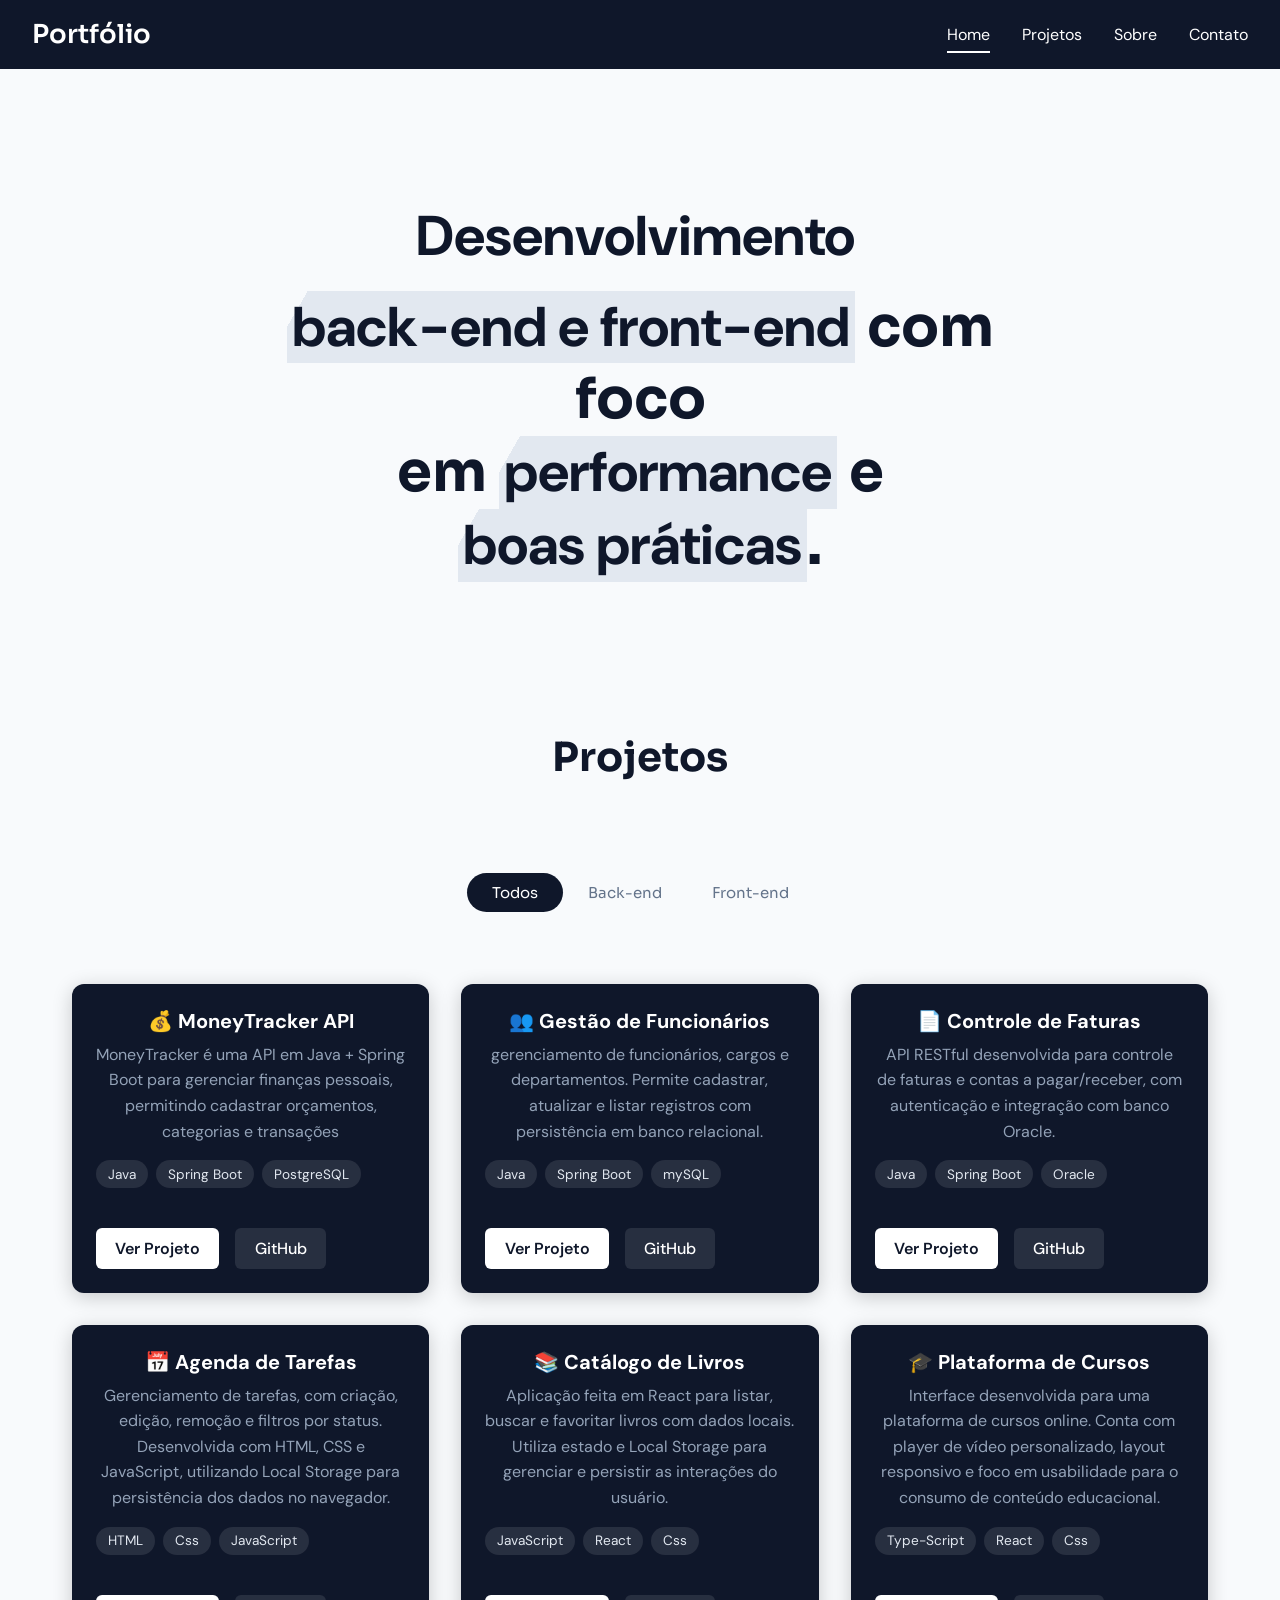
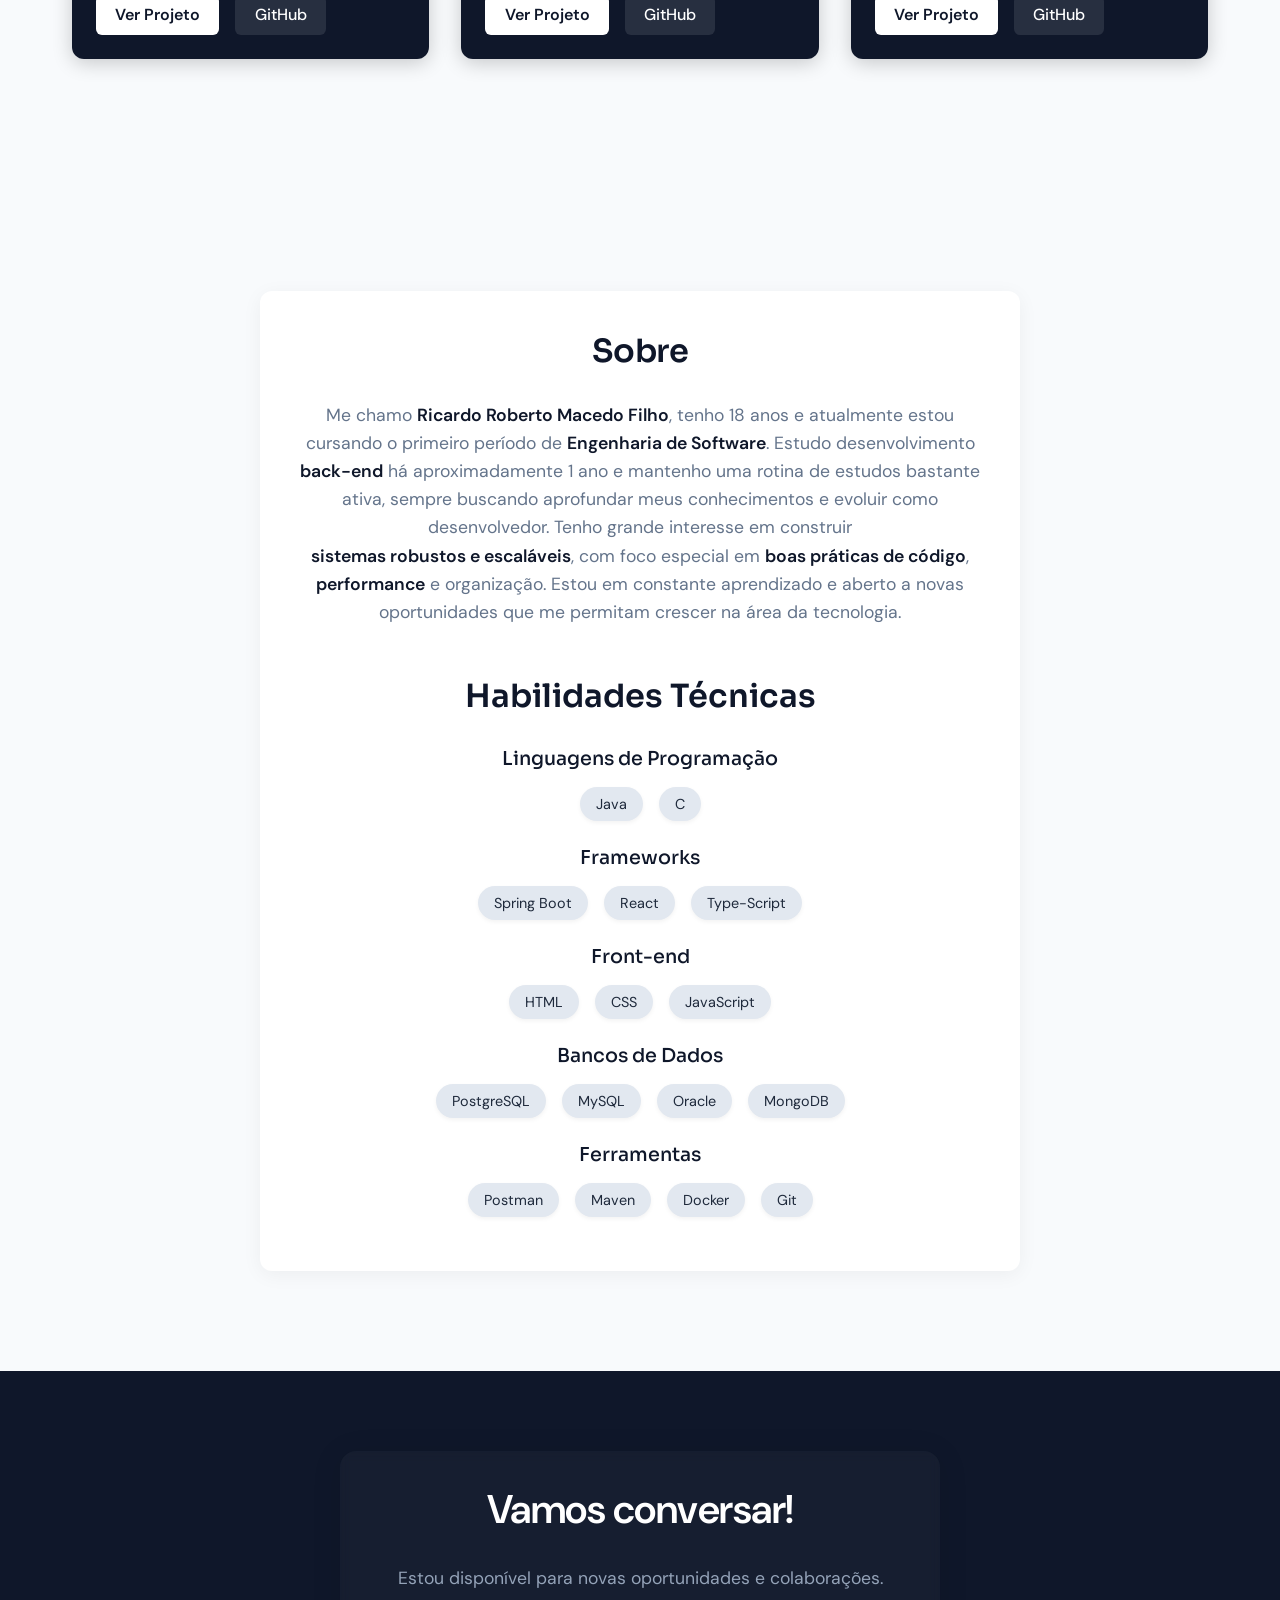
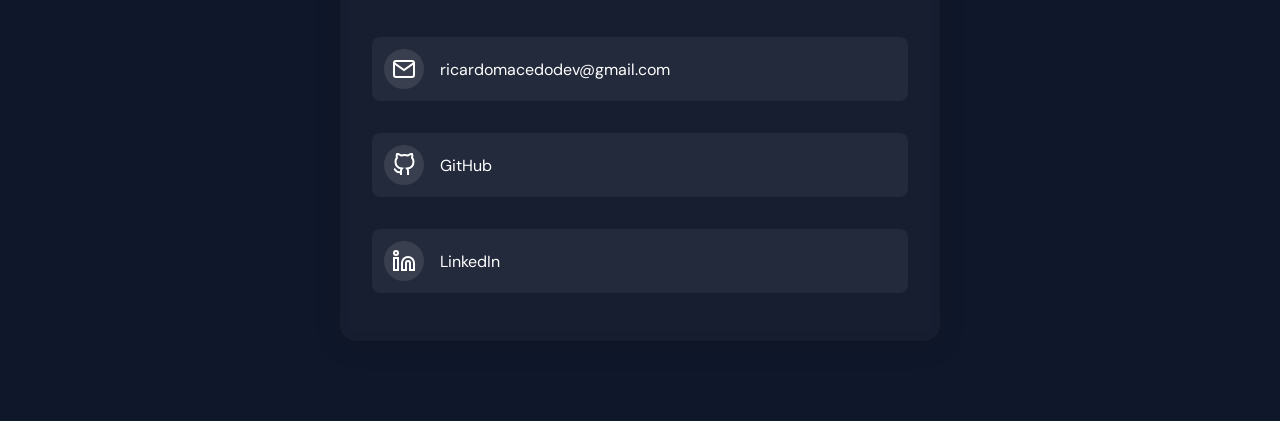
==== index.html @ 0ee4e69e "Projeto finalizado com todas identações e erros corrigidos" ====
<!DOCTYPE html>
<html lang="pt-br">
<head>
    <meta charset="UTF-8">
    <meta name="viewport" content="width=device-width, initial-scale=1.0">
    <title>Portfólio</title>
    <link rel="stylesheet" href="main/css/style.css">
    <script src="main/js/script.js"></script>
    <script src="main/js/nav.js"></script>
    <script src="main/js/projects.js"></script>


</head>
<body>
    <div class="overlay"></div>
    <nav class="main-nav">
        <div class="logo">Portfólio</div>
        <div class="menu-toggle">
            <span></span>
            <span></span>
            <span></span>
        </div>
        <div class="nav-links">
            <a href="#home" class="nav-link">Home</a>
            <a href="#projetos" class="nav-link">Projetos</a>
            <a href="#sobre" class="nav-link">Sobre</a>
            <a href="#contato" class="nav-link">Contato</a>
        </div>
    </nav>

    <section id="home" class="hero-section">
        <div class="hero-content">
            <h1>
                <span class="typing-text">Desenvolvimento</span><br>
                <span class="highlight">back-end e front-end</span> com foco<br>
                em <span class="highlight">performance</span> e<br>
                <span class="highlight">boas práticas</span>.
            </h1>
        </div>
    </section>

    <section id="projetos" class="projetos-section">
        <div class="container">
            <h2>Projetos</h2>
            
            <div class="projetos-filtro">
                <button class="filtro-btn active" data-filter="todos">Todos</button>
                <button class="filtro-btn" data-filter="web">Back-end</button>
                <button class="filtro-btn" data-filter="mobile">Front-end</button>
            </div>

            <div class="projetos-grid">
                <div class="projeto-card" data-category="web">
                    <div class="projeto-info">
                        <div>
                            <h3>💰 MoneyTracker API</h3>
                            <p>MoneyTracker é uma API em Java + Spring Boot para gerenciar finanças pessoais, permitindo cadastrar orçamentos, categorias e transações</p>
                            <div class="projeto-tech">
                                <span>Java</span>
                                <span>Spring Boot</span>
                                <span>PostgreSQL</span>
                            </div>
                        </div>
                        <div class="projeto-links">
                            <a href="https://maccedofilho.github.io/portfolio/main/html/MoneyTracker.html" class="btn-projeto" target="_blank">Ver Projeto</a>
                            <a href="https://github.com/MaccedoFilho/moneytracker" class="btn-github" target="_blank">GitHub</a>
                        </div>
                    </div>
                </div>

                <div class="projeto-card" data-category="web">
                    <div class="projeto-info">
                        <div>
                            <h3>👥 Gestão de Funcionários</h3>
                            <p>gerenciamento de funcionários, cargos e departamentos. Permite cadastrar, atualizar e listar registros com persistência em banco relacional.</p>
                            <div class="projeto-tech">
                                <span>Java</span>
                                <span>Spring Boot</span>
                                <span>mySQL</span>
                            </div>
                        </div>
                        <div class="projeto-links">
                            <a href="https://maccedofilho.github.io/portfolio/main/html/GestaoDeFuncionarios.html" class="btn-projeto" target="_blank">Ver Projeto</a>
                            <a href="https://github.com/MaccedoFilho" class="btn-github" target="_blank">GitHub</a>
                        </div>
                    </div>
                </div>

                <div class="projeto-card" data-category="web">
                    <div class="projeto-info">
                        <div>
                            <h3>📄 Controle de Faturas</h3>
                            <p>API RESTful desenvolvida para controle de faturas e contas a pagar/receber, com autenticação e integração com banco Oracle.</p>
                            <div class="projeto-tech">
                                <span>Java</span>
                                <span>Spring Boot</span>
                                <span>Oracle</span>
                            </div>
                        </div>
                        <div class="projeto-links">
                            <a href="https://maccedofilho.github.io/portfolio/main/html/ControleDeFaturas.html" class="btn-projeto" target="_blank">Ver Projeto</a>
                            <a href="https://github.com/MaccedoFilho" class="btn-github" target="_blank">GitHub</a>
                        </div>
                    </div>
                </div>

                <div class="projeto-card" data-category="mobile">
                    <div class="projeto-info">
                        <div>
                            <h3>📅 Agenda de Tarefas</h3>
                            <p>Gerenciamento de tarefas, com criação, edição, remoção e filtros por status. Desenvolvida com HTML, CSS e JavaScript, utilizando Local Storage para persistência dos dados no navegador.</p>
                            <div class="projeto-tech">
                                <span>HTML</span>
                                <span>Css</span>
                                <span>JavaScript</span>
                            </div>
                        </div>
                        <div class="projeto-links">
                            <a href="https://maccedofilho.github.io/Agenda-de-Tarefas/" class="btn-projeto" target="_blank">Ver Projeto</a>
                            <a href="https://github.com/MaccedoFilho" class="btn-github" target="_blank">GitHub</a>
                        </div>
                    </div>
                </div>

                <div class="projeto-card" data-category="mobile">
                    <div class="projeto-info">
                        <div>
                            <h3>📚 Catálogo de Livros</h3>
                            <p>Aplicação feita em React para listar, buscar e favoritar livros com dados locais. Utiliza estado e Local Storage para gerenciar e persistir as interações do usuário.</p>
                            <div class="projeto-tech">
                                <span>JavaScript</span>
                                <span>React</span>
                                <span>Css</span>
                            </div>
                        </div>
                        <div class="projeto-links">
                            <a href="https://maccedofilho.github.io/Biblioteca-Sapientia/" class="btn-projeto" target="_blank">Ver Projeto</a>
                            <a href="https://github.com/MaccedoFilho" class="btn-github" target="_blank">GitHub</a>
                        </div>
                    </div>
                </div>

                <div class="projeto-card" data-category="mobile">
                    <div class="projeto-info">
                        <div>
                            <h3>🎓 Plataforma de Cursos</h3>
                            <p>Interface desenvolvida para uma plataforma de cursos online. Conta com player de vídeo personalizado, layout responsivo e foco em usabilidade para o consumo de conteúdo educacional.</p>
                            <div class="projeto-tech">
                                <span>Type-Script</span>
                                <span>React</span>
                                <span>Css</span>
                            </div>
                        </div>
                        <div class="projeto-links">
                            <a href="https://maccedofilho.github.io/CodeMind/" class="btn-projeto" target="_blank">Ver Projeto</a>
                            <a href="https://github.com/MaccedoFilho" class="btn-github" target="_blank">GitHub</a>
                        </div>
                    </div>
                </div>
            </div>
        </div>
    </section>

    <section id="sobre" class="sobre-section">
        <div class="sobre-container">
            <div class="sobre-content">
                <h2>Sobre</h2>
                <p class="sobre-texto">
                    Me chamo <strong>Ricardo Roberto Macedo Filho</strong>, tenho 18 anos e atualmente estou cursando o primeiro período de <strong>Engenharia de Software</strong>. 
                    Estudo desenvolvimento <strong>back-end</strong> há aproximadamente 1 ano e mantenho uma rotina de estudos bastante ativa, sempre buscando aprofundar 
                    meus conhecimentos e evoluir como desenvolvedor. Tenho grande interesse em construir <strong>sistemas robustos e escaláveis</strong>, com foco especial 
                    em <strong>boas práticas de código</strong>, <strong>performance</strong> e organização. Estou em constante aprendizado e aberto a novas oportunidades que me permitam 
                    crescer na área da tecnologia.
                </p>
                <div class="skills-container">
                    <h3>Habilidades Técnicas</h3>
                    <div class="skills-grid">
                        <div class="skill-category">
                            <h4>Linguagens de Programação</h4>
                            <div class="skill-tags">
                                <span>Java</span>
                                <span>C</span>
                            </div>
                        </div>
                        <div class="skill-category">
                            <h4>Frameworks</h4>
                            <div class="skill-tags">
                                <span>Spring Boot</span>
                                <span>React</span>
                                <span>Type-Script</span>
                            </div>
                        </div>
                        <div class="skill-category">
                            <h4>Front-end</h4>
                            <div class="skill-tags">
                                <span>HTML</span>
                                <span>CSS</span>
                                <span>JavaScript</span>
                            </div>
                        </div>
                        <div class="skill-category">
                            <h4>Bancos de Dados</h4>
                            <div class="skill-tags">
                                <span>PostgreSQL</span>
                                <span>MySQL</span>
                                <span>Oracle</span>
                                <span>MongoDB</span>
                            </div>
                        </div>
                        <div class="skill-category">
                            <h4>Ferramentas</h4>
                            <div class="skill-tags">
                                <span>Postman</span>
                                <span>Maven</span>
                                <span>Docker</span>
                                <span>Git</span>
                            </div>
                        </div>
                    </div>
                </div>
            </div>
        </div>
    </section>

    <section id="contato" class="contato-section">
        <div class="container">
            <div class="contato-grid">
                <div class="contato-info">
                    <div class="contato-header">
                        <h2 class="clean-title">Vamos conversar!</h2>
                        <p>Estou disponível para novas oportunidades e colaborações.</p>
                    </div>
                    
                    <div class="contato-links">
                        <a href="mailto:ricardomacedodev@gmail.com" class="contato-item email-link">
                            <div class="icon-wrapper">
                                <svg xmlns="http://www.w3.org/2000/svg" width="24" height="24" viewBox="0 0 24 24" fill="none" stroke="currentColor" stroke-width="2">
                                    <path d="M4 4h16c1.1 0 2 .9 2 2v12c0 1.1-.9 2-2 2H4c-1.1 0-2-.9-2-2V6c0-1.1.9-2 2-2z"></path>
                                    <polyline points="22,6 12,13 2,6"></polyline>
                                </svg>
                            </div>
                            <span>ricardomacedodev@gmail.com</span>
                        </a>
                        
                        <a href="https://github.com/MaccedoFilho" target="_blank" class="contato-item github-link">
                            <div class="icon-wrapper">
                                <svg xmlns="http://www.w3.org/2000/svg" width="24" height="24" viewBox="0 0 24 24" fill="none" stroke="currentColor" stroke-width="2">
                                    <path d="M9 19c-5 1.5-5-2.5-7-3m14 6v-3.87a3.37 3.37 0 0 0-.94-2.61c3.14-.35 6.44-1.54 6.44-7A5.44 5.44 0 0 0 20 4.77 5.07 5.07 0 0 0 19.91 1S18.73.65 16 2.48a13.38 13.38 0 0 0-7 0C6.27.65 5.09 1 5.09 1A5.07 5.07 0 0 0 5 4.77a5.44 5.44 0 0 0-1.5 3.78c0 5.42 3.3 6.61 6.44 7A3.37 3.37 0 0 0 9 18.13V22"></path>
                                </svg>
                            </div>
                            <span>GitHub</span>
                        </a>

                        <a href="https://www.linkedin.com/in/ricardomacedofilho/" target="_blank" class="contato-item linkedin-link">
                            <div class="icon-wrapper">
                                <svg xmlns="http://www.w3.org/2000/svg" width="24" height="24" viewBox="0 0 24 24" fill="none" stroke="currentColor" stroke-width="2">
                                    <path d="M16 8a6 6 0 0 1 6 6v7h-4v-7a2 2 0 0 0-2-2 2 2 0 0 0-2 2v7h-4v-7a6 6 0 0 1 6-6z"></path>
                                    <rect x="2" y="9" width="4" height="12"></rect>
                                    <circle cx="4" cy="4" r="2"></circle>
                                </svg>
                            </div>
                            <span>LinkedIn</span>
                        </a>
                    </div>
                </div>
            </div>
        </div>
    </section>
    <script src="main/js/nav.js"></script>
    <script src="main/js/script.js"></script>
    <script src="main/js/projects.js"></script>
    <script>
        // Menu mobile
        const menuToggle = document.querySelector('.menu-toggle');
        const navLinks = document.querySelector('.nav-links');
        const overlay = document.querySelector('.overlay');
        const navLinkItems = document.querySelectorAll('.nav-link');
        
        menuToggle.addEventListener('click', () => {
            menuToggle.classList.toggle('active');
            navLinks.classList.toggle('active');
            overlay.classList.toggle('active');
            document.body.classList.toggle('no-scroll');
        });
        
        overlay.addEventListener('click', () => {
            menuToggle.classList.remove('active');
            navLinks.classList.remove('active');
            overlay.classList.remove('active');
            document.body.classList.remove('no-scroll');
        });
        
        navLinkItems.forEach(link => {
            link.addEventListener('click', () => {
                menuToggle.classList.remove('active');
                navLinks.classList.remove('active');
                overlay.classList.remove('active');
                document.body.classList.remove('no-scroll');
            });
        });
    </script>
</body>
</html>
---- main/css/style.css ----
@import url('https://fonts.googleapis.com/css2?family=Sora:wght@300;400;500;600;700&display=swap');
@import url('https://fonts.googleapis.com/css2?family=DM+Sans:wght@400;500;700&display=swap');

:root {
    --font-heading: 'Sora', sans-serif;
    --font-body: 'DM Sans', sans-serif;
    --primary-color: #0F172A;
    --text-dark: #1E293B;
    --text-light: #64748B;
    --accent-light: #E2E8F0;
    --white: #FFFFFF;
    --accent-color: #1E3A8A;
}

html {
    scroll-behavior: smooth;
}

* {
    margin: 0;
    padding: 0;
    box-sizing: border-box;
    font-family: var(--font-body);
}

body {
    background-color: #F8FAFC;
    min-height: 100vh;
}

body.no-scroll {
    overflow: hidden;
}

.main-nav {
    position: fixed;
    top: 0;
    left: 0;
    right: 0;
    padding: 1rem 2rem;
    background-color: #0f172a;
    display: flex;
    justify-content: space-between;
    align-items: center;
    z-index: 1000;
}

.logo {
    font-family: var(--font-heading);
    font-size: 26px;
    font-weight: 600;
    color: var(--white);
    position: relative;
    transition: all 0.3s ease;
    margin-right: 50px;
}

.logo:hover {
    transform: translateY(-2px);
    text-shadow: 0 2px 10px rgba(255, 255, 255, 0.2);
}

.menu-toggle {
    display: none;
    flex-direction: column;
    justify-content: space-between;
    width: 30px;
    height: 21px;
    cursor: pointer;
}

.menu-toggle span {
    display: block;
    height: 3px;
    width: 100%;
    background-color: white;
    border-radius: 3px;
    transition: all 0.3s ease;
}

.nav-links {
    display: flex;
    gap: 2rem;
}

.nav-link {
    color: #fff;
    text-decoration: none;
    padding: 0.5rem 0;
    position: relative;
    font-size: 1rem;
}

.nav-link::after {
    content: '';
    position: absolute;
    bottom: 0;
    left: 0;
    width: 100%;
    height: 2px;
    background-color: #ffffff;
    transform: scaleX(0);
    transition: transform 0.3s ease;
}

.nav-link:hover::after,
.nav-link.active::after {
    transform: scaleX(1);
}

.hero-section {
    padding-top: 180px;
    display: flex;
    justify-content: center;
    align-items: center;
    text-align: center;
}

.hero-content {
    max-width: 800px;
    padding: 20px;
}

.typing-text {
    display: inline-block;
    overflow: hidden;
    white-space: nowrap;
    margin-right: 10px;
}

.highlight {
    position: relative;
    display: inline-block;
    color: var(--primary-color);
    background: linear-gradient(120deg, transparent 0%, transparent 50%, var(--accent-light) 50%, var(--accent-light) 100%);
    background-size: 200% 100%;
    background-position: 100% 0;
    transition: all 0.6s ease;
    padding: 0 5px;
}

.highlight:hover {
    background-position: 0 0;
    transform: translateY(-2px);
}

h1 {
    font-family: var(--font-heading);
    font-size: 56px;
    line-height: 1.3;
    color: var(--primary-color);
    margin-bottom: 30px;
    transition: all 0.3s ease;
}

h1:hover {
    transform: scale(1.02);
}

.projetos-section {
    padding: 100px 0;
    background-color: #f8fafc;
    text-align: center;
}

.container {
    max-width: 1200px;
    margin: 0 auto;
    padding: 0 2rem;
}

.projetos-section h2 {
    font-family: var(--font-heading);
    font-size: 2.5rem;
    margin-bottom: 50px;
    text-align: center;
    color: var(--primary-color);
    position: relative;
    display: inline-block;
    padding: 0 20px;
    transition: all 0.3s ease;
}

.projetos-section h2:hover {
    transform: translateY(-2px);
    text-shadow: 2px 2px 4px rgba(0,0,0,0.1);
}

.projetos-filtro {
    display: flex;
    justify-content: center;
    margin: 40px 0;
}

.filtro-btn {
    padding: 10px 25px;
    border: none;
    border-radius: 30px;
    font-family: var(--font-heading);
    font-size: 15px;
    cursor: pointer;
    transition: all 0.3s ease;
    background-color: transparent;
    color: #64748B;
}

.filtro-btn.active {
    background-color: #0F172A !important;
    color: #ffffff !important;
}

.filtro-btn:hover:not(.active) {
    background-color: rgba(15, 23, 42, 0.1);
}

.projetos-grid {
    display: grid;
    grid-template-columns: repeat(auto-fit, minmax(300px, 1fr));
    gap: 2rem;
    padding: 2rem 0;
}

.projeto-card {
    background-color: var(--primary-color);
    border-radius: 12px;
    overflow: hidden;
    box-shadow: 0 4px 20px rgba(0,0,0,0.2);
    transition: all 0.4s cubic-bezier(0.175, 0.885, 0.32, 1.275);
    position: relative;
    cursor: pointer;
}

.projeto-card:hover {
    transform: translateY(-15px);
    box-shadow: 0 12px 30px rgba(0,0,0,0.3);
}

.projeto-card::before {
    content: '';
    position: absolute;
    top: 0;
    left: 0;
    width: 100%;
    height: 100%;
    background: linear-gradient(45deg, rgba(255, 255, 255, 0.05), rgba(255, 255, 255, 0.1));
    opacity: 0;
    transition: opacity 0.3s ease;
}

.projeto-card:hover::before {
    opacity: 1;
}

.projeto-imagem {
    position: relative;
    overflow: hidden;
    height: 200px;
    background-color: var(--primary-color);
    display: flex;
    align-items: center;
    justify-content: center;
    color: #fff;
}

.projeto-info {
    padding: 1.5rem;
    display: flex;
    flex-direction: column;
    gap: 1rem;
    position: relative;
}

.projeto-info h3 {
    font-size: 1.25rem;
    color: var(--white);
    margin-bottom: 0.5rem;
    transition: color 0.3s ease;
}

.projeto-info p {
    color: #94A3B8;
    line-height: 1.6;
}

.projeto-card:hover .projeto-info h3 {
    color: #ffffff;
    text-shadow: 0 2px 10px rgba(255, 255, 255, 0.2);
}

.projeto-tech {
    display: flex;
    gap: 0.5rem;
    flex-wrap: wrap;
    margin-top: 1rem;
}

.projeto-tech span {
    padding: 0.35rem 0.75rem;
    background: rgba(255, 255, 255, 0.1);
    border-radius: 20px;
    font-size: 0.85rem;
    color: #E2E8F0;
    transition: all 0.3s ease;
}

.projeto-card:hover .projeto-tech span {
    background: rgba(255, 255, 255, 0.15);
    transform: translateY(-2px);
    box-shadow: 0 4px 12px rgba(0, 0, 0, 0.2);
}

.projeto-links {
    display: flex;
    gap: 1rem;
    margin-top: 1.5rem;
}

.btn-projeto, .btn-github {
    padding: 0.6rem 1.2rem;
    border-radius: 6px;
    font-weight: 500;
    transition: all 0.3s ease;
    text-decoration: none;
    display: inline-block;
}

.btn-projeto {
    background: #ffffff;
    color: var(--primary-color);
    font-weight: 600;
}

.btn-github {
    background: rgba(255, 255, 255, 0.1);
    color: #ffffff;
}

.btn-projeto:hover, .btn-github:hover {
    transform: translateY(-2px);
    box-shadow: 0 4px 12px rgba(0, 0, 0, 0.2);
}

.btn-projeto:hover {
    background: #E2E8F0;
}

.btn-github:hover {
    background: rgba(255, 255, 255, 0.2);
}

.sobre-section {
    padding: 100px 0;
    background-color: #f8fafc;
    display: flex;
    justify-content: center;
    align-items: center;
}

.sobre-container {
    max-width: 800px;
    margin: 0 auto;
    padding: 0 20px;
    width: 100%;
    display: flex;
    justify-content: center;
}

.sobre-content {
    background: white;
    padding: 40px;
    border-radius: 12px;
    box-shadow: 0 4px 20px rgba(0,0,0,0.05);
    width: 100%;
    display: flex;
    flex-direction: column;
    align-items: center;
}

.sobre-content h2 {
    font-family: var(--font-heading);
    font-size: 2rem;
    color: var(--primary-color);
    margin-bottom: 30px;
    text-align: center;
    font-weight: 600;
    letter-spacing: -0.5px;
    position: relative;
    display: inline-block;
    margin-left: auto;
    margin-right: auto;
    transition: all 0.3s ease;
}

.sobre-content h2::after {
    content: '';
    position: absolute;
    width: 0;
    height: 3px;
    bottom: -5px;
    left: 50%;
    background: linear-gradient(90deg, var(--primary-color), var(--accent-color));
    transform: translateX(-50%);
    transition: width 0.3s ease;
}

.sobre-content h2:hover {
    transform: translateY(-2px);
}

.sobre-content h2:hover::after {
    width: 60%;
}

.sobre-texto {
    font-size: 1.1rem;
    line-height: 1.6;
    color: var(--text-light);
    margin-bottom: 40px;
    text-align: center;
    position: relative;
    transition: all 0.3s ease;
}

.sobre-texto strong {
    color: var(--primary-color);
    font-weight: 600;
    position: relative;
    display: inline-block;
    transition: all 0.3s ease;
}

.sobre-texto strong::after {
    content: '';
    position: absolute;
    width: 100%;
    height: 2px;
    bottom: -2px;
    left: 0;
    background-color: var(--accent-color);
    transform: scaleX(0);
    transform-origin: right;
    transition: transform 0.3s ease;
}

.sobre-texto strong:hover {
    transform: translateY(-2px);
    color: #1E3A8A;
}

.sobre-texto strong:hover::after {
    transform: scaleX(1);
    transform-origin: left;
}

.skills-container {
    text-align: center;
    max-width: 700px;
    margin: 0 auto;
    padding: 10px;
}

.skills-container h3 {
    font-family: var(--font-heading);
    font-size: 2rem;
    color: var(--primary-color);
    margin-bottom: 30px;
    font-weight: 600;
    position: relative;
    transition: all 0.3s ease;
}

.skills-container h3::after {
    content: '';
    position: absolute;
    width: 0;
    height: 3px;
    bottom: -8px;
    left: 50%;
    background: linear-gradient(90deg, var(--primary-color), var(--accent-color));
    transform: translateX(-50%);
    transition: width 0.3s ease;
}

.skills-container h3:hover {
    transform: translateY(-2px);
}

.skills-container h3:hover::after {
    width: 120px;
}

.skills-grid {
    display: flex;
    flex-direction: column;
    align-items: center;
    gap: 20px;
    margin-top: 20px;
}

.skill-category {
    width: 100%;
    max-width: 500px;
    transition: all 0.3s ease;
}

.skill-category:hover {
    transform: translateX(5px);
}

.skill-category h4 {
    font-family: var(--font-heading);
    font-size: 1.2rem;
    color: var(--primary-color);
    margin-bottom: 12px;
    font-weight: 500;
    transition: all 0.3s ease;
    position: relative;
    display: inline-block;
}

.skill-category h4::after {
    content: '';
    position: absolute;
    width: 0;
    height: 2px;
    bottom: -4px;
    left: 0;
    background-color: var(--accent-color);
    transition: width 0.3s ease;
}

.skill-category h4:hover {
    color: var(--accent-color);
}

.skill-category h4:hover::after {
    width: 100%;
}

.skill-tags {
    display: flex;
    flex-wrap: wrap;
    gap: 8px;
    justify-content: center;
}

.skill-tags span {
    background-color: var(--accent-light);
    color: var(--text-dark);
    padding: 8px 16px;
    border-radius: 20px;
    font-size: 0.9rem;
    transition: all 0.3s ease;
    position: relative;
    overflow: hidden;
    display: inline-block;
    margin: 4px;
    box-shadow: 0 2px 4px rgba(0, 0, 0, 0.05);
}

.skill-tags span:hover {
    background-color: var(--primary-color);
    color: var(--white);
    transform: translateY(-3px);
    box-shadow: 0 6px 12px rgba(0, 0, 0, 0.1);
}

.skill-category:nth-child(1) .skill-tags span:hover {
    background-color: #2563eb; 
}

.skill-category:nth-child(2) .skill-tags span:hover {
    background-color: #7c3aed; 
}

.skill-category:nth-child(3) .skill-tags span:hover {
    background-color: #f59e0b; 
}

.skill-category:nth-child(4) .skill-tags span:hover {
    background-color: #10b981; 
}

.skill-category:nth-child(5) .skill-tags span:hover {
    background-color: #ef4444; 
}

.contato-section {
    padding: 5rem 0;
    background-color: #0f172a;
}

.contato-info {
    max-width: 600px;
    margin: 0 auto;
    padding: 2rem;
    background: rgba(255, 255, 255, 0.03);
    border-radius: 16px;
    backdrop-filter: blur(5px);
    box-shadow: 0 4px 30px rgba(0, 0, 0, 0.1);
}

.contato-header {
    text-align: center;
    margin-bottom: 3rem;
}

.clean-title {
    font-size: 2.5rem;
    color: #fff;
    position: relative;
    margin-bottom: 1.5rem;
    font-weight: 600;
    letter-spacing: -0.5px;
    display: inline-block;
    animation: fadeIn 1.5s ease;
    transition: transform 0.3s ease, text-shadow 0.3s ease;
}

.clean-title:hover {
    transform: translateY(-3px);
    text-shadow: 0 0 15px rgba(125, 211, 252, 0.5);
    cursor: pointer;
}

@keyframes fadeIn {
    from { opacity: 0; }
    to { opacity: 1; }
}

.contato-header p {
    color: #94a3b8;
    margin-top: 0.5rem;
    font-size: 1.1rem;
    animation: fadeIn 1.5s ease;
    transition: transform 0.3s ease;
}

.contato-header p:hover {
    transform: translateY(-2px);
    color: #cbd5e1;
}

.contato-links {
    display: flex;
    flex-direction: column;
    gap: 1rem;
}

.contato-item {
    display: flex;
    align-items: center;
    gap: 1rem;
    color: #fff;
    text-decoration: none;
    padding: 0.75rem;
    border-radius: 8px;
    transition: all 0.4s cubic-bezier(0.175, 0.885, 0.32, 1.275);
    background: rgba(255, 255, 255, 0.05);
    position: relative;
    overflow: hidden;
    margin-bottom: 1rem;
}

.contato-item::before {
    content: '';
    position: absolute;
    top: -100%;
    left: 0;
    width: 100%;
    height: 100%;
    background: linear-gradient(
        rgba(255, 255, 255, 0.1) 0%,
        rgba(255, 255, 255, 0.05) 60%,
        rgba(255, 255, 255, 0) 100%
    );
    transition: all 0.4s ease;
}

.contato-item:hover {
    transform: translateY(-5px) scale(1.02);
    box-shadow: 0 10px 25px rgba(0, 0, 0, 0.3);
}

.contato-item:hover::before {
    top: 0;
}

.icon-wrapper {
    display: flex;
    align-items: center;
    justify-content: center;
    width: 40px;
    height: 40px;
    border-radius: 50%;
    background: rgba(255, 255, 255, 0.1);
    transition: all 0.5s ease;
}

.contato-item:hover .icon-wrapper {
    background: rgba(79, 142, 247, 0.8);
    transform: scale(1.2);
}

.email-link:hover .icon-wrapper {
    background: rgba(234, 67, 53, 0.7);
}

.github-link:hover .icon-wrapper {
    background: rgba(36, 41, 46, 0.7); 
}

.linkedin-link:hover .icon-wrapper {
    background: rgba(0, 119, 181, 0.7); 
}

img {
    max-width: 100%;
    height: auto;
}

@media (max-width: 1024px) {
    .projetos-grid {
        grid-template-columns: repeat(2, 1fr);
    }
    
    h1 {
        font-size: 48px;
    }
    
    .hero-content {
        max-width: 700px;
    }
    
    .skills-grid {
        grid-template-columns: repeat(2, 1fr);
    }
}

@media (max-width: 768px) {
    .main-nav {
        padding: 1rem;
    }
    
    .nav-links {
        gap: 15px;
    }
    
    .nav-links a {
        font-size: 14px;
    }

    .hero-section {
        padding-top: 140px;
    }
    
    h1 {
        font-size: 40px;
        line-height: 1.2;
    }
    
    .projetos-grid {
        grid-template-columns: 1fr;
        gap: 1.5rem;
    }

    .projetos-filtro {
        flex-wrap: wrap;
        gap: 10px;
    }
    
    .filtro-btn {
        padding: 8px 20px;
        font-size: 14px;
    }
    
    .sobre-section {
        padding: 60px 0 40px;
    }

    .sobre-content {
        padding: 20px;
    }

    .sobre-texto {
        font-size: 16px;
        line-height: 1.5;
    }

    .skills-container h3 {
        font-size: 20px;
    }
    
    .skills-grid {
        grid-template-columns: 1fr;
        gap: 1.5rem;
    }
    
    .contato-info {
        padding: 1.5rem;
    }
    
    .clean-title {
        font-size: 2rem;
    }
    
    .contato-links {
        flex-direction: column;
    }
    
    .container {
        padding: 0 1.5rem;
    }

    .projeto-info {
        gap: 0.8rem;
    }
    
    .projeto-info p {
        font-size: 0.9rem;
        margin-bottom: 0.5rem;
    }
    
    .projeto-tech span {
        font-size: 0.8rem;
        padding: 0.3rem 0.7rem;
    }
    
    .btn-projeto, .btn-github {
        padding: 0.5rem 1rem;
        font-size: 0.9rem;
    }
}

@media (max-width: 600px) {
    .main-nav {
        flex-direction: row;
        padding: 1rem 1.5rem;
    }
    
    .logo {
        margin-right: 0;
        font-size: 22px;
    }
    
    .menu-toggle {
        display: flex;
        z-index: 1001;
    }
    
    .nav-links {
        position: fixed;
        top: 0;
        right: -100%;
        width: 70%;
        height: 100vh;
        background-color: #a3a3a3;
        flex-direction: column;
        justify-content: center;
        align-items: center;
        transition: right 0.3s ease;
        z-index: 1000;
        gap: 30px;
        padding: 4rem 0;
    }
    
    .nav-links.active {
        right: 0;
    }
    
    .menu-toggle.active span:nth-child(1) {
        transform: translateY(9px) rotate(45deg);
    }
    
    .menu-toggle.active span:nth-child(2) {
        opacity: 0;
    }
    
    .menu-toggle.active span:nth-child(3) {
        transform: translateY(-9px) rotate(-45deg);
    }
    
    .overlay {
        display: none;
        position: fixed;
        top: 0;
        left: 0;
        width: 100%;
        height: 100%;
        background-color: rgba(0, 0, 0, 0.7);
        z-index: 999;
    }
    
    .overlay.active {
        display: block;
    }
    
    .nav-link {
        font-size: 1.1rem;
        padding: 0.5rem 0;
    }
    
    h1 {
        font-size: 32px;
    }
    
    .highlight {
        padding: 0 3px;
    }
    
    .projetos-section h2, 
    .sobre-content h2 {
        font-size: 2rem;
    }
    
    .projetos-section {
        padding: 60px 0;
    }
    
    .projeto-card {
        padding: 0;
    }
    
    .projeto-info h3 {
        font-size: 1.2rem;
    }
    
    .projeto-tech span {
        font-size: 0.75rem;
        padding: 0.25rem 0.6rem;
    }
    
    .btn-projeto, .btn-github {
        padding: 0.5rem 0.8rem;
        font-size: 0.85rem;
    }
    
    .skill-category h4 {
        font-size: 1rem;
    }
    
    .skill-tags span {
        font-size: 0.8rem;
        padding: 5px 10px;
        margin: 3px;
    }
    
    .contato-item {
        padding: 12px 15px;
    }
    
    .contato-item span {
        font-size: 0.9rem;
    }
}

@media (max-width: 400px) {
    .hero-section {
        padding-top: 120px;
    }
    
    h1 {
        font-size: 28px;
    }
    
    .projetos-section h2,
    .sobre-content h2 {
        font-size: 1.8rem;
    }
    
    .nav-links {
        flex-wrap: wrap;
        justify-content: center;
    }
    
    .projetos-filtro {
        gap: 5px;
    }
    
    .filtro-btn {
        padding: 6px 15px;
        font-size: 0.8rem;
    }
    
    .contato-header p {
        font-size: 0.9rem;
    }
    
    .projeto-info h3 {
        font-size: 1.1rem;
    }
    
    .projeto-tech span {
        font-size: 0.7rem;
        padding: 0.2rem 0.5rem;
    }
    
    .projeto-links {
        gap: 0.5rem;
    }
    
    .btn-projeto, .btn-github {
        padding: 0.4rem 0.7rem;
        font-size: 0.8rem;
    }
}
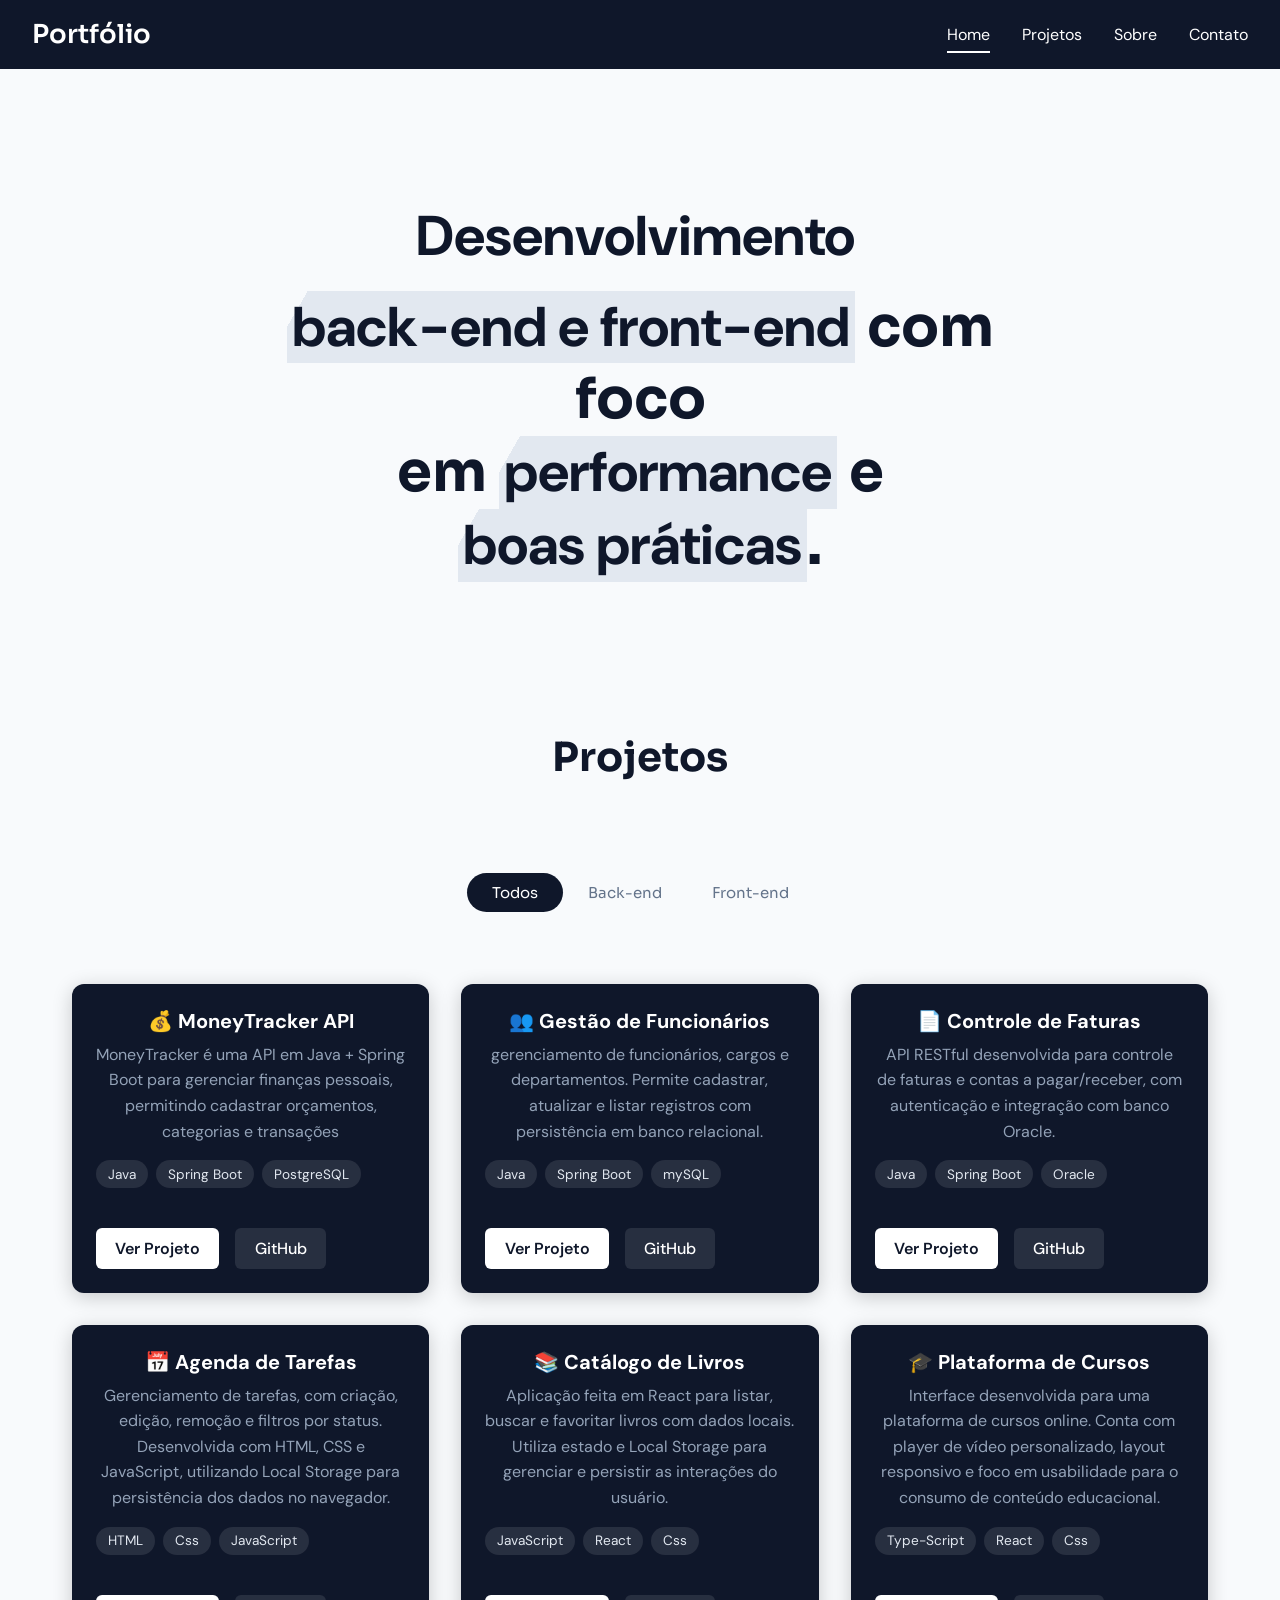
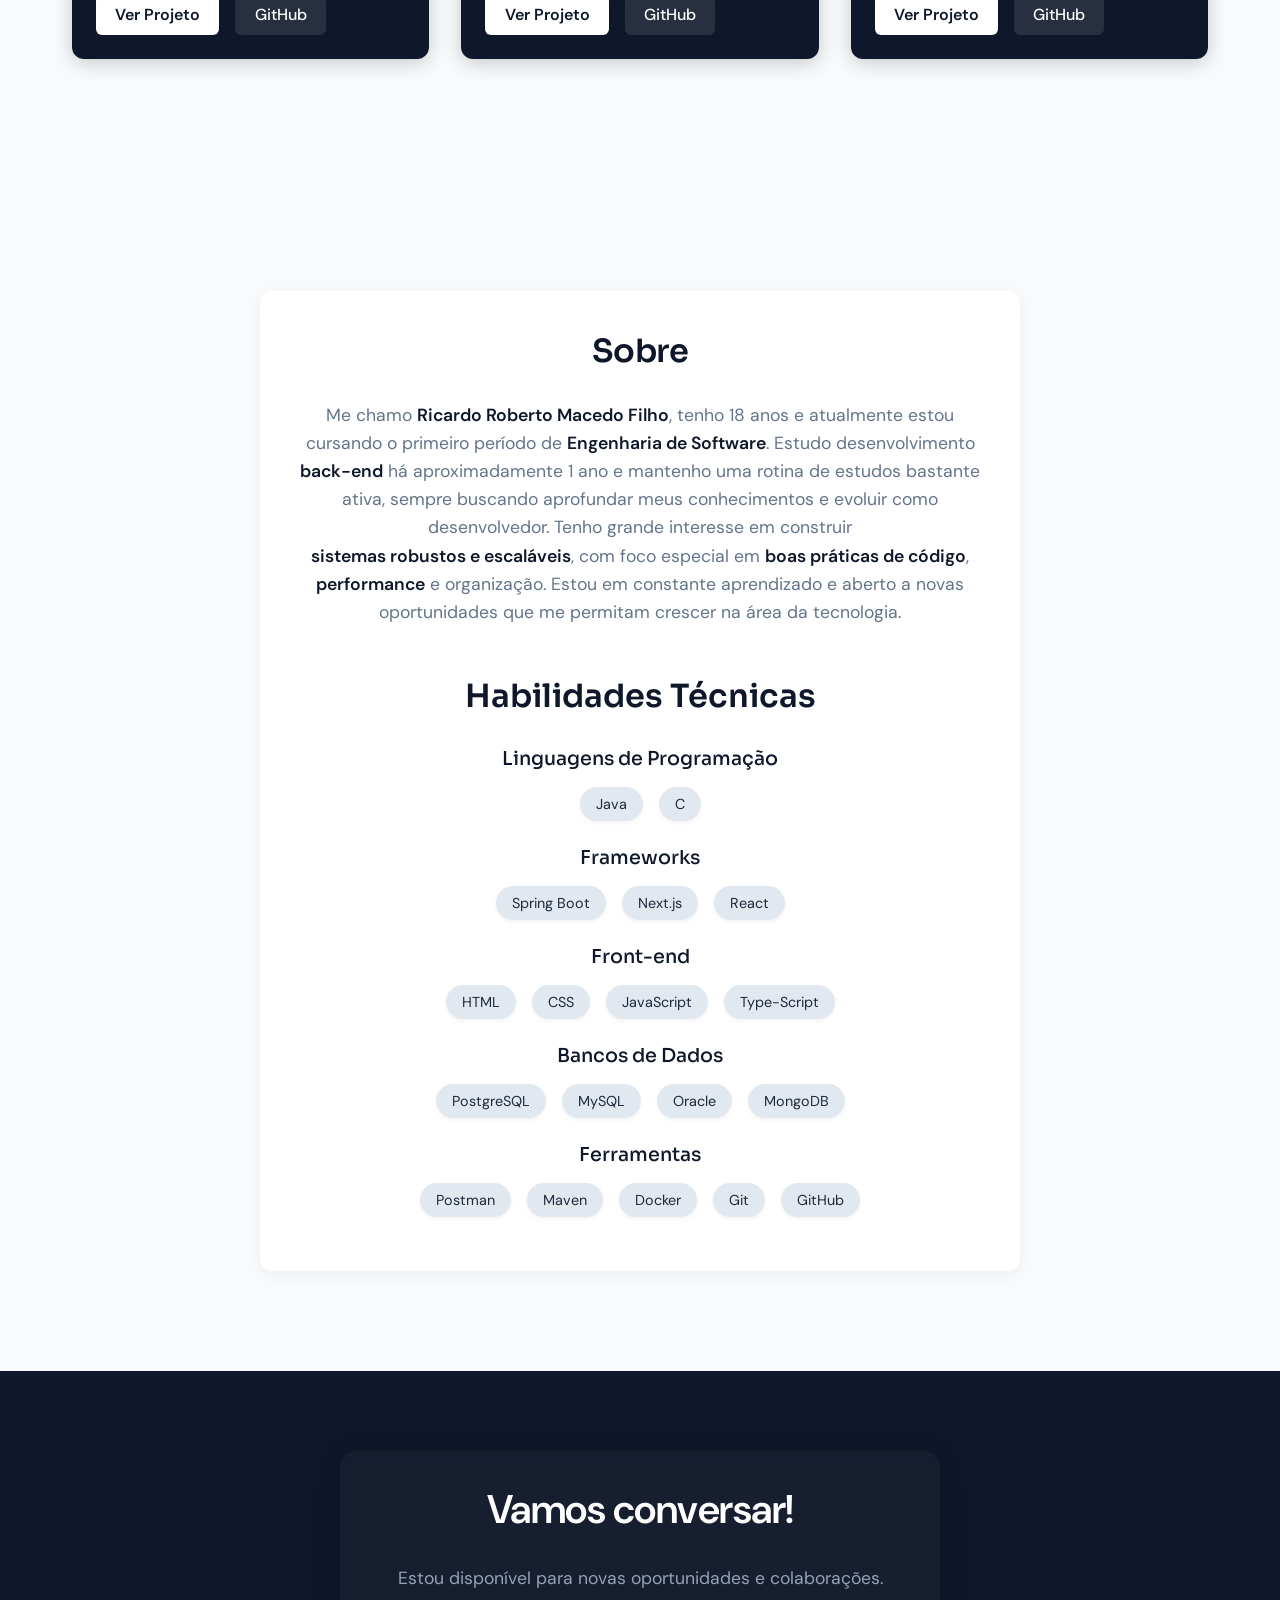
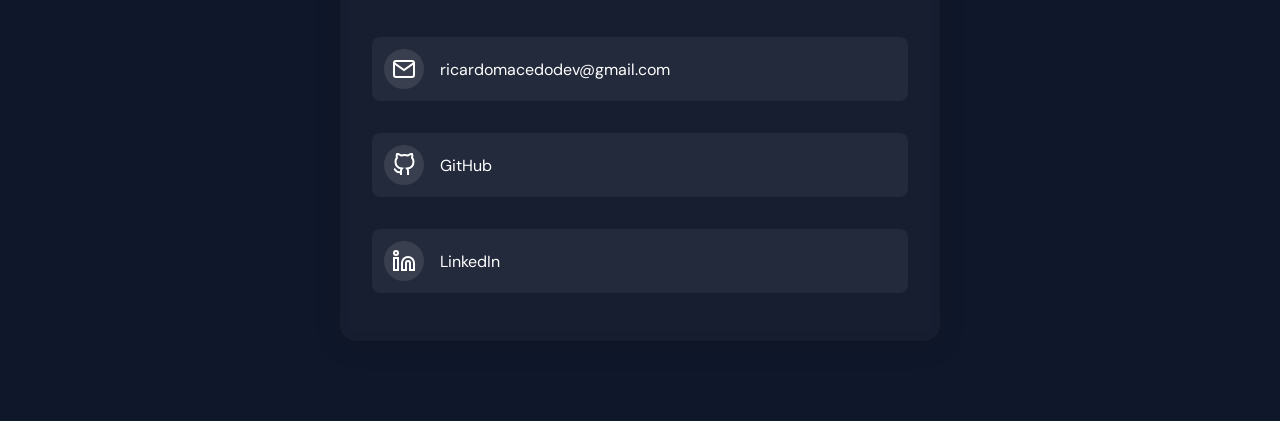
==== commit be552589: "Atualizando algumas coisas" ====
--- a/index.html
+++ b/index.html
@@ -186,8 +186,8 @@
                             <h4>Frameworks</h4>
                             <div class="skill-tags">
                                 <span>Spring Boot</span>
+                                <span>Next.js</span>
                                 <span>React</span>
-                                <span>Type-Script</span>
                             </div>
                         </div>
                         <div class="skill-category">
@@ -196,6 +196,7 @@
                                 <span>HTML</span>
                                 <span>CSS</span>
                                 <span>JavaScript</span>
+                                <span>Type-Script</span>
                             </div>
                         </div>
                         <div class="skill-category">
@@ -214,6 +215,7 @@
                                 <span>Maven</span>
                                 <span>Docker</span>
                                 <span>Git</span>
+                                <span>GitHub</span>
                             </div>
                         </div>
                     </div>
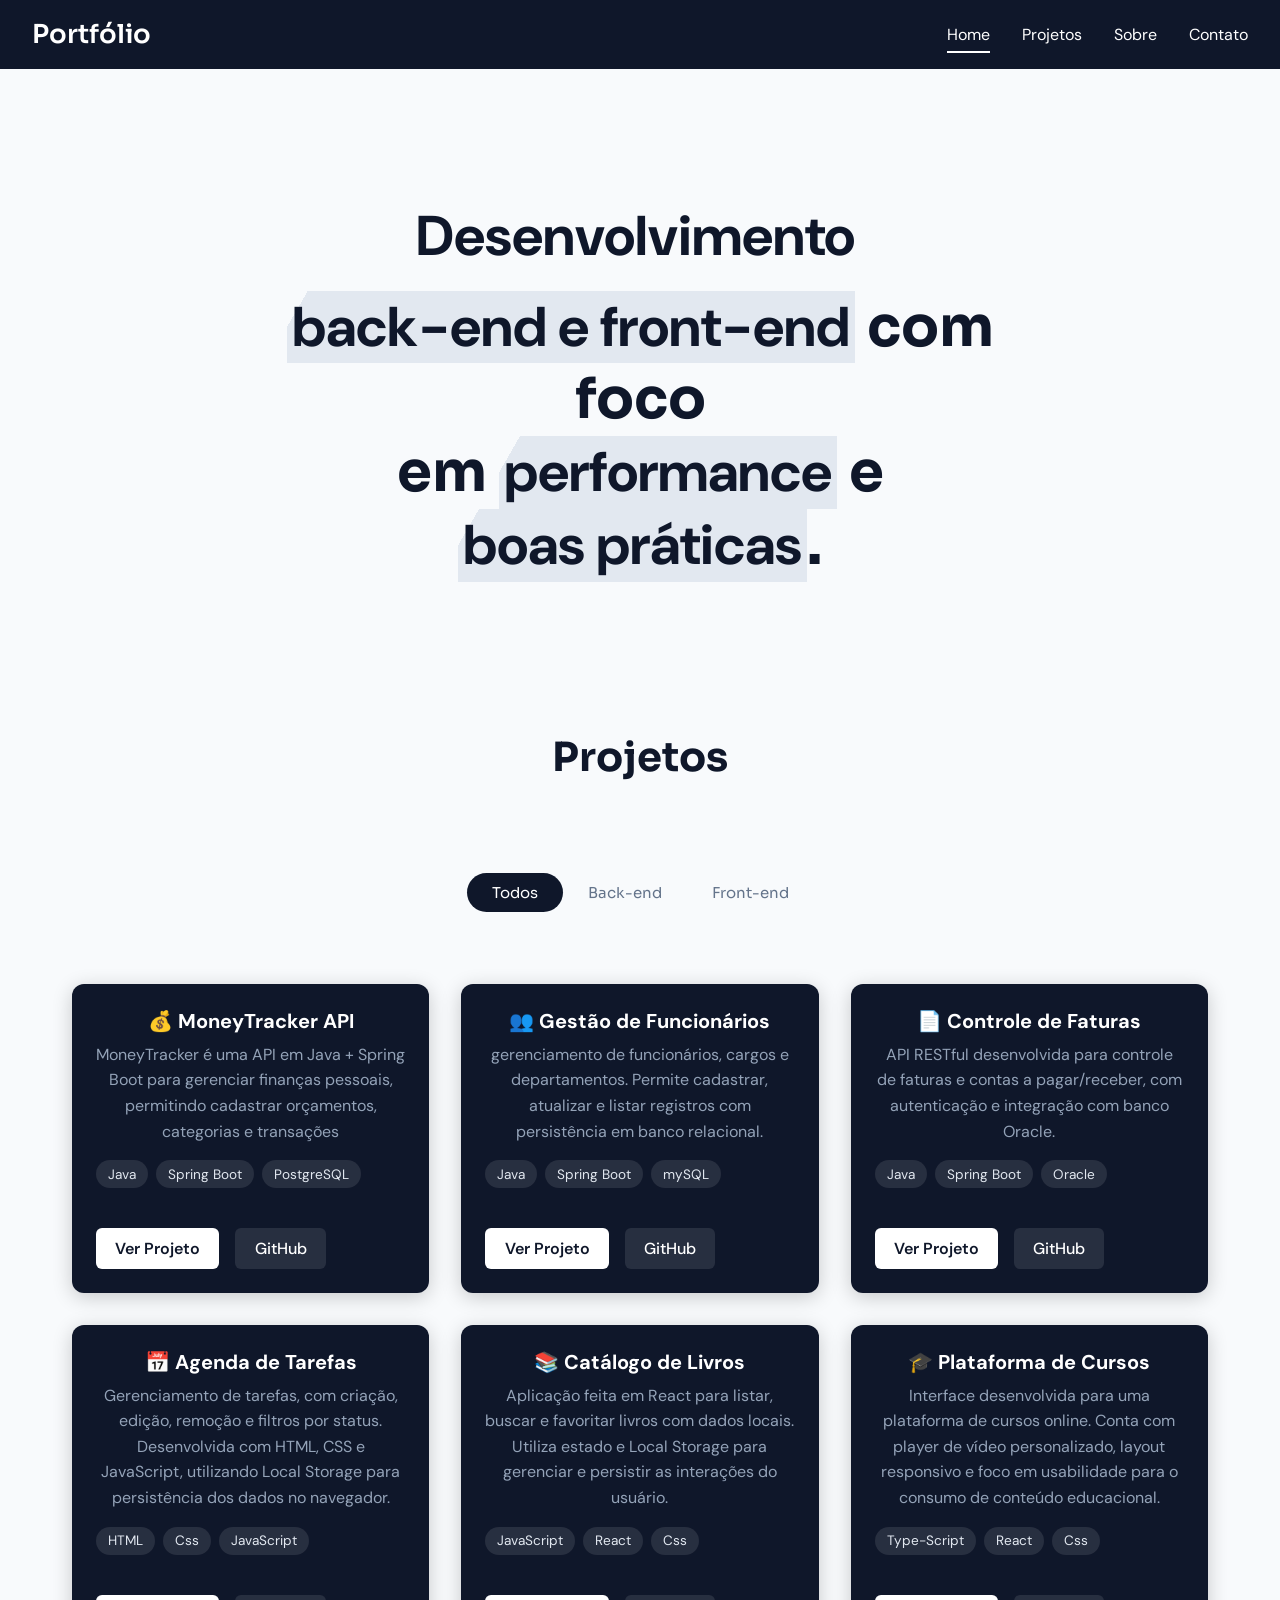
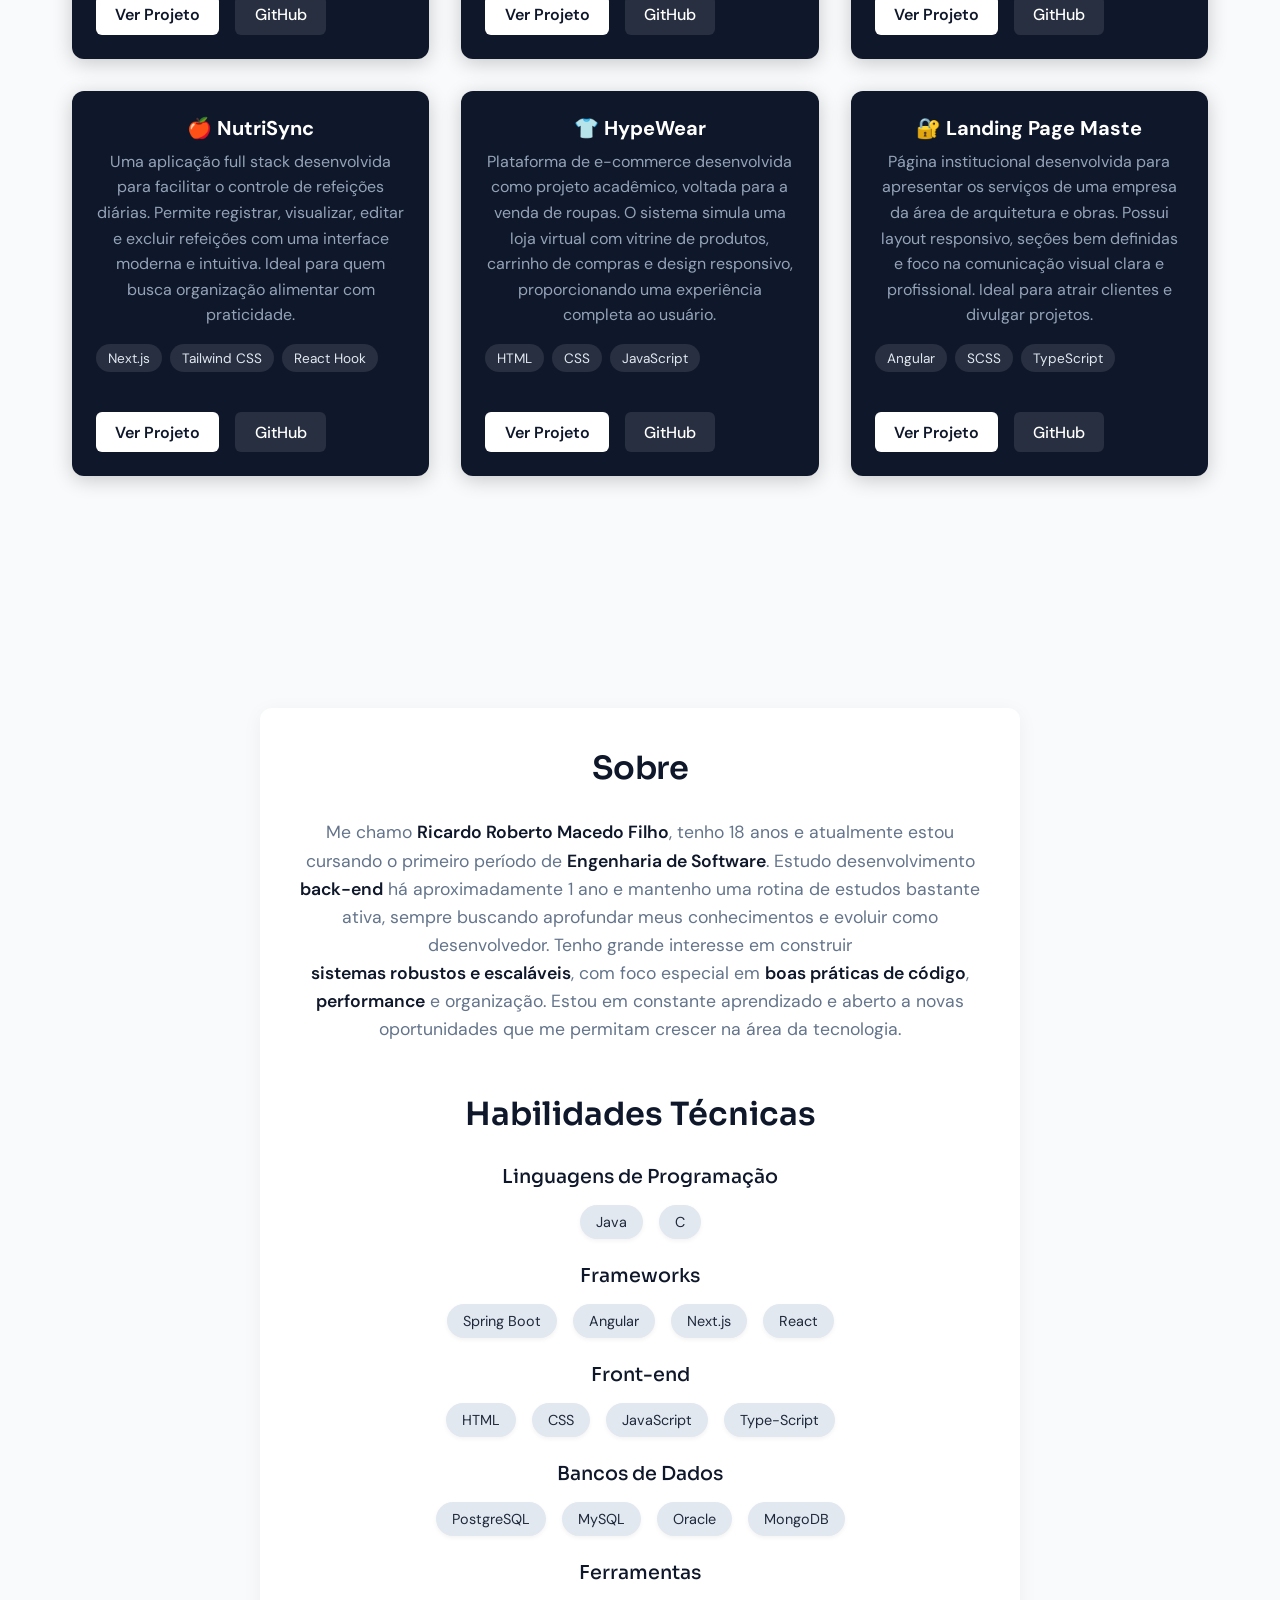
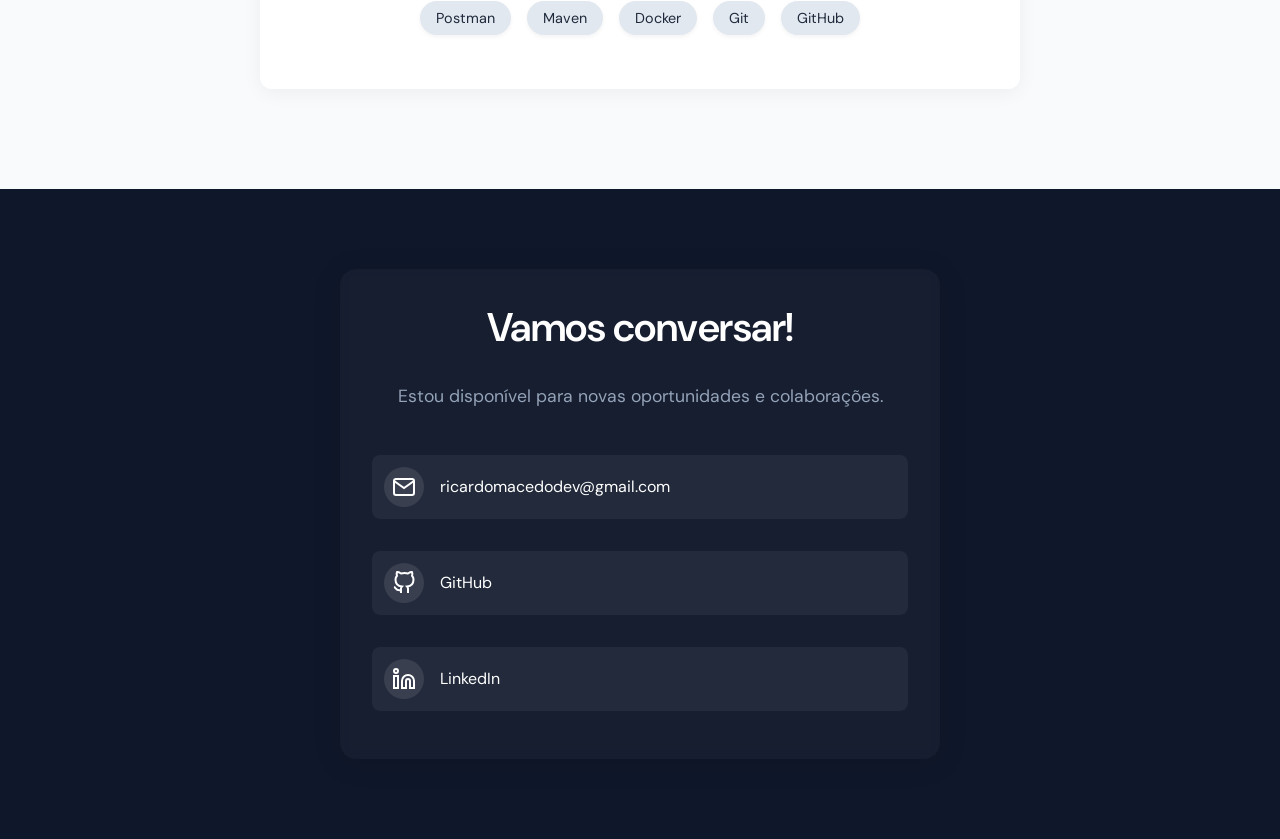
==== commit 33f3174e: "Atualizando portfólio com novos projetos" ====
--- a/index.html
+++ b/index.html
@@ -45,12 +45,12 @@
             
             <div class="projetos-filtro">
                 <button class="filtro-btn active" data-filter="todos">Todos</button>
-                <button class="filtro-btn" data-filter="web">Back-end</button>
-                <button class="filtro-btn" data-filter="mobile">Front-end</button>
+                <button class="filtro-btn" data-filter="backend">Back-end</button>
+                <button class="filtro-btn" data-filter="frontend">Front-end</button>
             </div>
 
             <div class="projetos-grid">
-                <div class="projeto-card" data-category="web">
+                <div class="projeto-card" data-category="backend">
                     <div class="projeto-info">
                         <div>
                             <h3>💰 MoneyTracker API</h3>
@@ -68,7 +68,7 @@
                     </div>
                 </div>
 
-                <div class="projeto-card" data-category="web">
+                <div class="projeto-card" data-category="backend">
                     <div class="projeto-info">
                         <div>
                             <h3>👥 Gestão de Funcionários</h3>
@@ -86,7 +86,7 @@
                     </div>
                 </div>
 
-                <div class="projeto-card" data-category="web">
+                <div class="projeto-card" data-category="backend">
                     <div class="projeto-info">
                         <div>
                             <h3>📄 Controle de Faturas</h3>
@@ -99,12 +99,12 @@
                         </div>
                         <div class="projeto-links">
                             <a href="https://maccedofilho.github.io/portfolio/main/html/ControleDeFaturas.html" class="btn-projeto" target="_blank">Ver Projeto</a>
-                            <a href="https://github.com/MaccedoFilho" class="btn-github" target="_blank">GitHub</a>
-                        </div>
-                    </div>
-                </div>
-
-                <div class="projeto-card" data-category="mobile">
+                            <a href="https://github.com/MaccedoFilho/Controle-de-faturas" class="btn-github" target="_blank">GitHub</a>
+                        </div>
+                    </div>
+                </div>
+
+                <div class="projeto-card" data-category="frontend">
                     <div class="projeto-info">
                         <div>
                             <h3>📅 Agenda de Tarefas</h3>
@@ -122,7 +122,7 @@
                     </div>
                 </div>
 
-                <div class="projeto-card" data-category="mobile">
+                <div class="projeto-card" data-category="frontend">
                     <div class="projeto-info">
                         <div>
                             <h3>📚 Catálogo de Livros</h3>
@@ -140,7 +140,7 @@
                     </div>
                 </div>
 
-                <div class="projeto-card" data-category="mobile">
+                <div class="projeto-card" data-category="frontend">
                     <div class="projeto-info">
                         <div>
                             <h3>🎓 Plataforma de Cursos</h3>
@@ -154,6 +154,59 @@
                         <div class="projeto-links">
                             <a href="https://maccedofilho.github.io/CodeMind/" class="btn-projeto" target="_blank">Ver Projeto</a>
                             <a href="https://github.com/MaccedoFilho" class="btn-github" target="_blank">GitHub</a>
+                        </div>
+                    </div>
+                </div>
+                <div class="projeto-card" data-category="fullstack">
+                    <div class="projeto-info">
+                        <div>
+                            <h3>🍎 NutriSync</h3>
+                            <p>Uma aplicação full stack desenvolvida para facilitar o controle de refeições diárias. Permite registrar, visualizar, editar e excluir refeições com uma interface moderna e intuitiva. Ideal para quem busca organização alimentar com praticidade.</p>
+                            <div class="projeto-tech">
+                                <span>Next.js</span>
+                                <span>Tailwind CSS</span>
+                                <span>React Hook</span>
+                            </div>
+                        </div>
+                        <div class="projeto-links">
+                            <a href="https://nutri-sync-1o912ufd2-ricardo-macedo-filhos-projects.vercel.app/" class="btn-projeto" target="_blank">Ver Projeto</a>
+                            <a href="https://github.com/MaccedoFilho/NutriSync" class="btn-github" target="_blank">GitHub</a>
+                        </div>
+                    </div>
+                </div>
+
+                <div class="projeto-card" data-category="frontend">
+                    <div class="projeto-info">
+                        <div>
+                            <h3>👕 HypeWear</h3>
+                            <p>Plataforma de e-commerce desenvolvida como projeto acadêmico, voltada para a venda de roupas. O sistema simula uma loja virtual com vitrine de produtos, carrinho de compras e design responsivo, proporcionando uma experiência completa ao usuário.</p>
+                            <div class="projeto-tech">
+                                <span>HTML</span>
+                                <span>CSS</span>
+                                <span>JavaScript</span>
+                            </div>
+                        </div>
+                        <div class="projeto-links">
+                            <a href="https://maccedofilho.github.io/ecommerce-faculdade/" class="btn-projeto" target="_blank">Ver Projeto</a>
+                            <a href="https://github.com/MaccedoFilho/ecommerce-faculdade" class="btn-github" target="_blank">GitHub</a>
+                        </div>
+                    </div>
+                </div>
+
+                <div class="projeto-card" data-category="frontend">
+                    <div class="projeto-info">
+                        <div>
+                            <h3>🔐 Landing Page Maste</h3>
+                            <p>Página institucional desenvolvida para apresentar os serviços de uma empresa da área de arquitetura e obras. Possui layout responsivo, seções bem definidas e foco na comunicação visual clara e profissional. Ideal para atrair clientes e divulgar projetos.</p>
+                            <div class="projeto-tech">
+                                <span>Angular</span>
+                                <span>SCSS</span>
+                                <span>TypeScript</span>
+                            </div>
+                        </div>
+                        <div class="projeto-links">
+                            <a href="https://maccedofilho.github.io/portfolio/main/html/AuthSystem.html" class="btn-projeto" target="_blank">Ver Projeto</a>
+                            <a href="https://github.com/MaccedoFilho/Maste" class="btn-github" target="_blank">GitHub</a>
                         </div>
                     </div>
                 </div>
@@ -186,6 +239,7 @@
                             <h4>Frameworks</h4>
                             <div class="skill-tags">
                                 <span>Spring Boot</span>
+                                <span>Angular</span>
                                 <span>Next.js</span>
                                 <span>React</span>
                             </div>
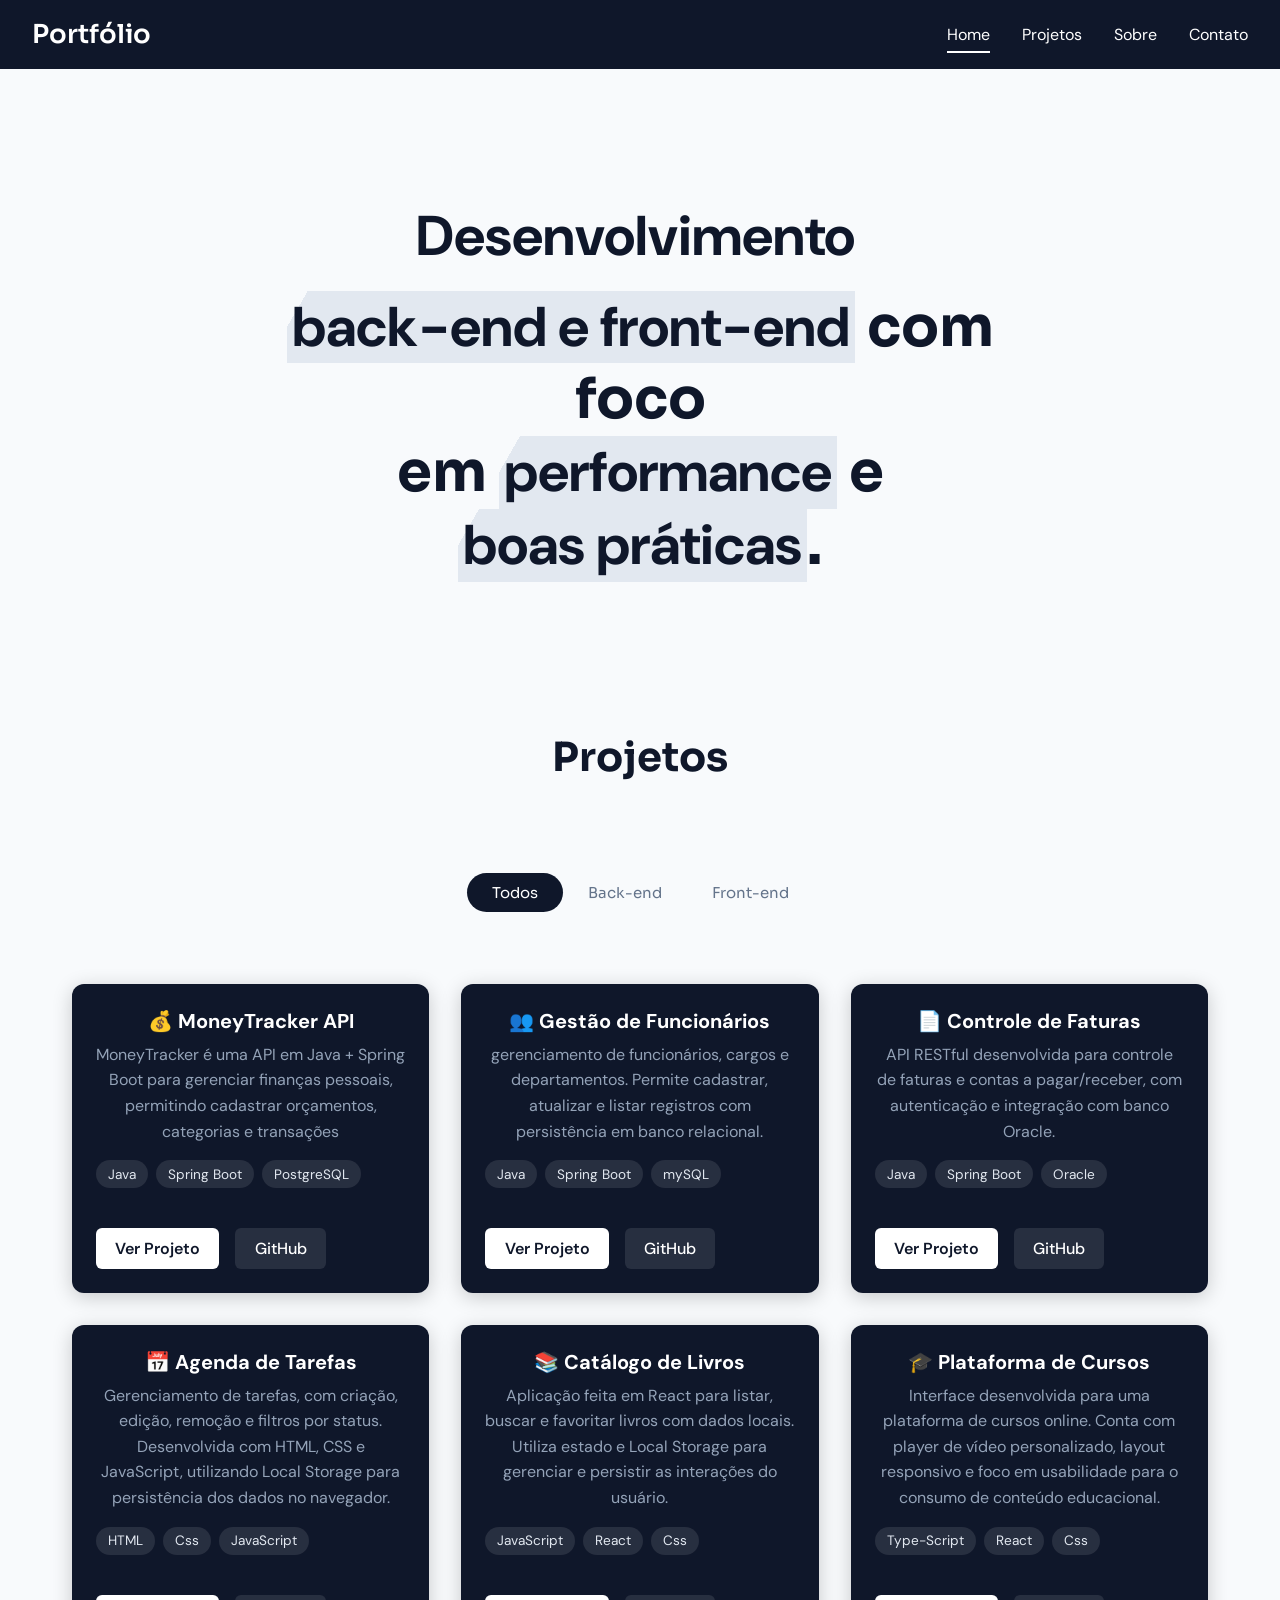
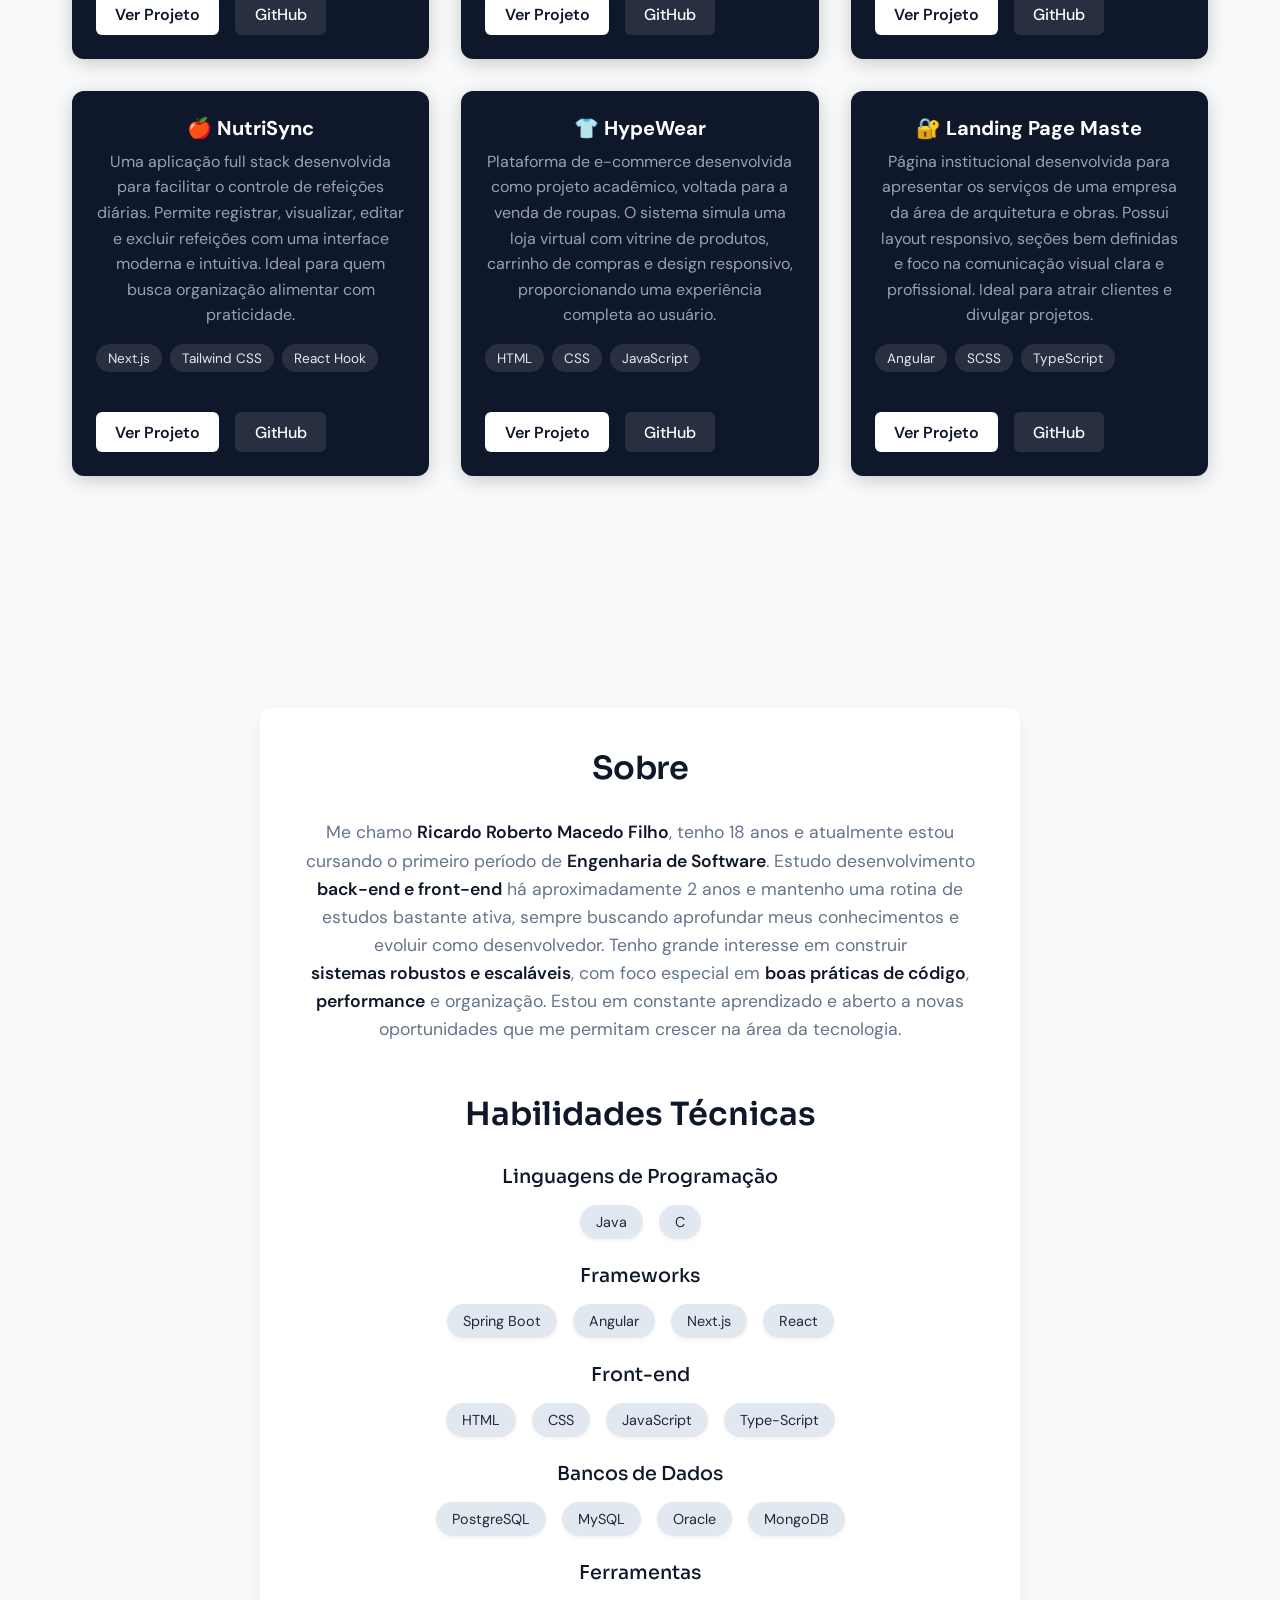
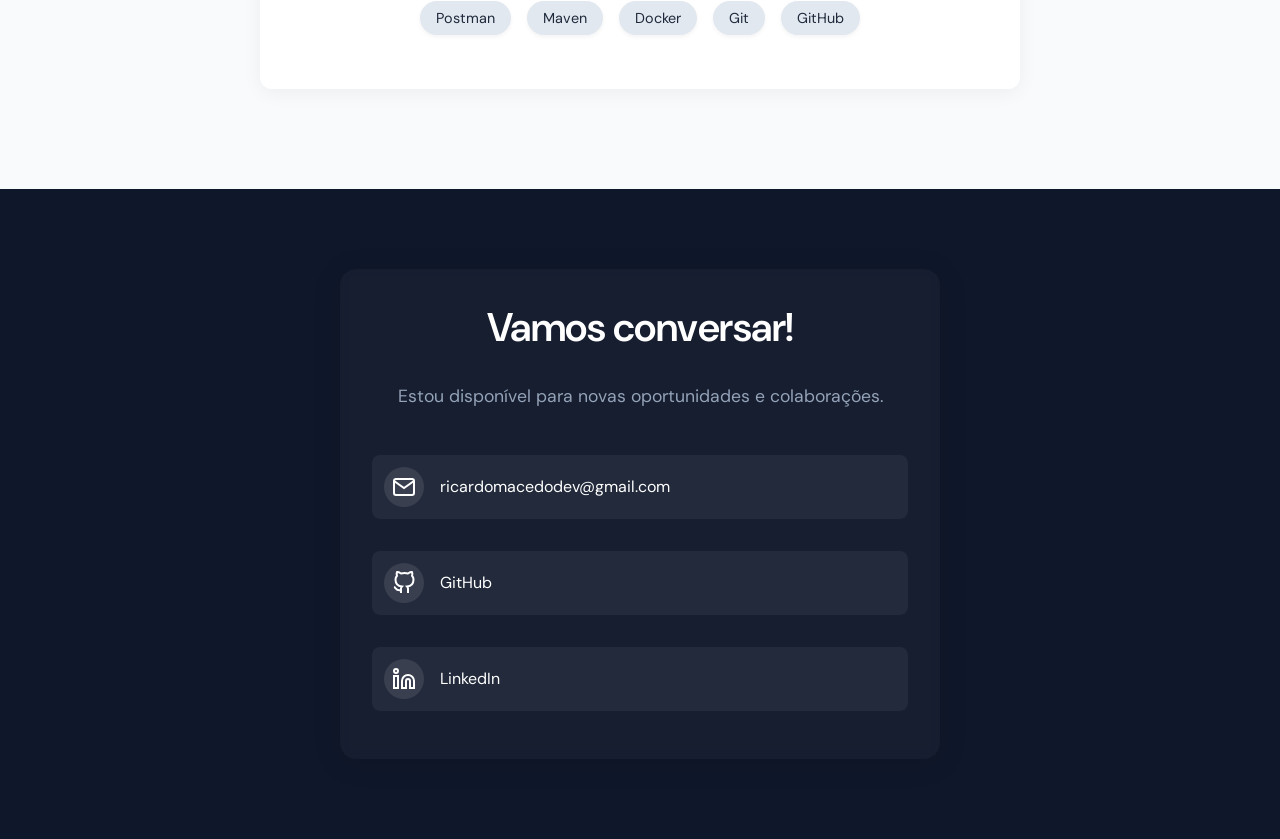
==== commit d4fa0b6c: "Feat: arrumando texto" ====
--- a/index.html
+++ b/index.html
@@ -220,7 +220,7 @@
                 <h2>Sobre</h2>
                 <p class="sobre-texto">
                     Me chamo <strong>Ricardo Roberto Macedo Filho</strong>, tenho 18 anos e atualmente estou cursando o primeiro período de <strong>Engenharia de Software</strong>. 
-                    Estudo desenvolvimento <strong>back-end</strong> há aproximadamente 1 ano e mantenho uma rotina de estudos bastante ativa, sempre buscando aprofundar 
+                    Estudo desenvolvimento <strong>back-end e front-end</strong> há aproximadamente 2 anos e mantenho uma rotina de estudos bastante ativa, sempre buscando aprofundar 
                     meus conhecimentos e evoluir como desenvolvedor. Tenho grande interesse em construir <strong>sistemas robustos e escaláveis</strong>, com foco especial 
                     em <strong>boas práticas de código</strong>, <strong>performance</strong> e organização. Estou em constante aprendizado e aberto a novas oportunidades que me permitam 
                     crescer na área da tecnologia.
